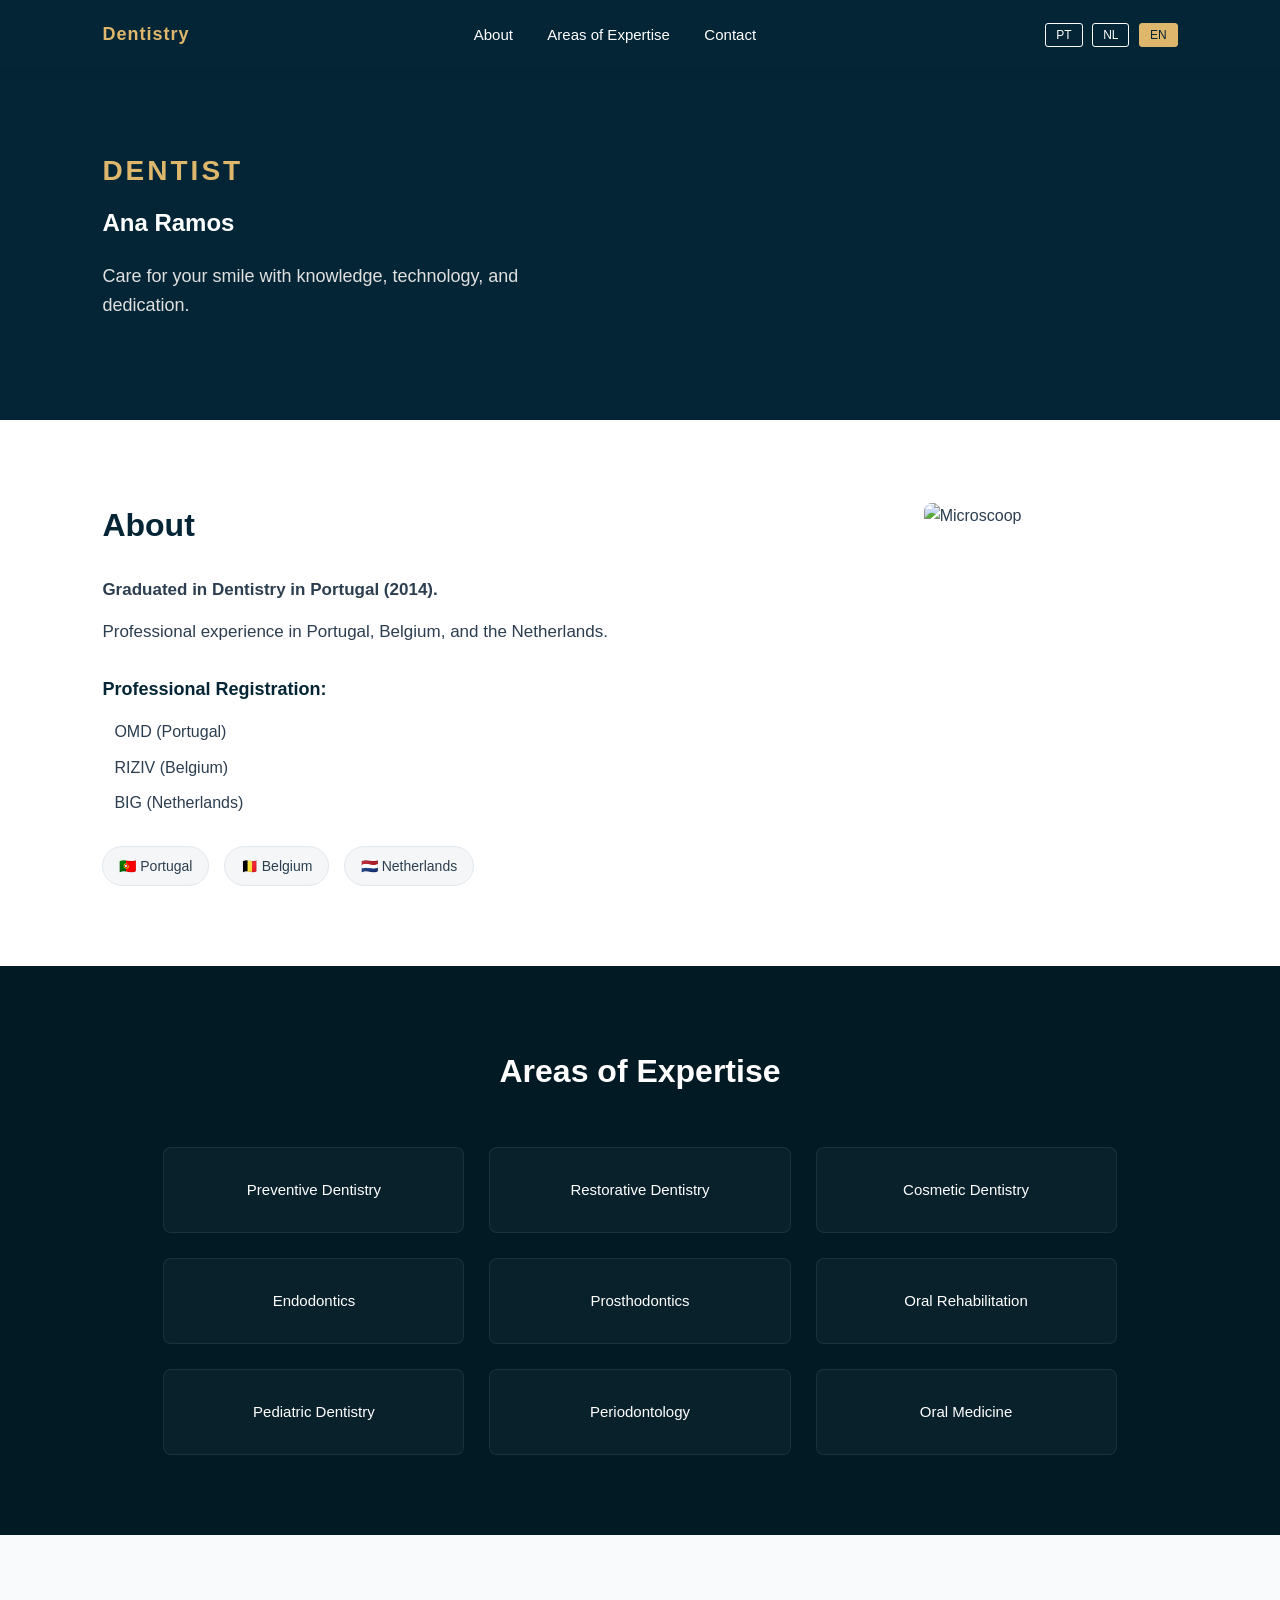
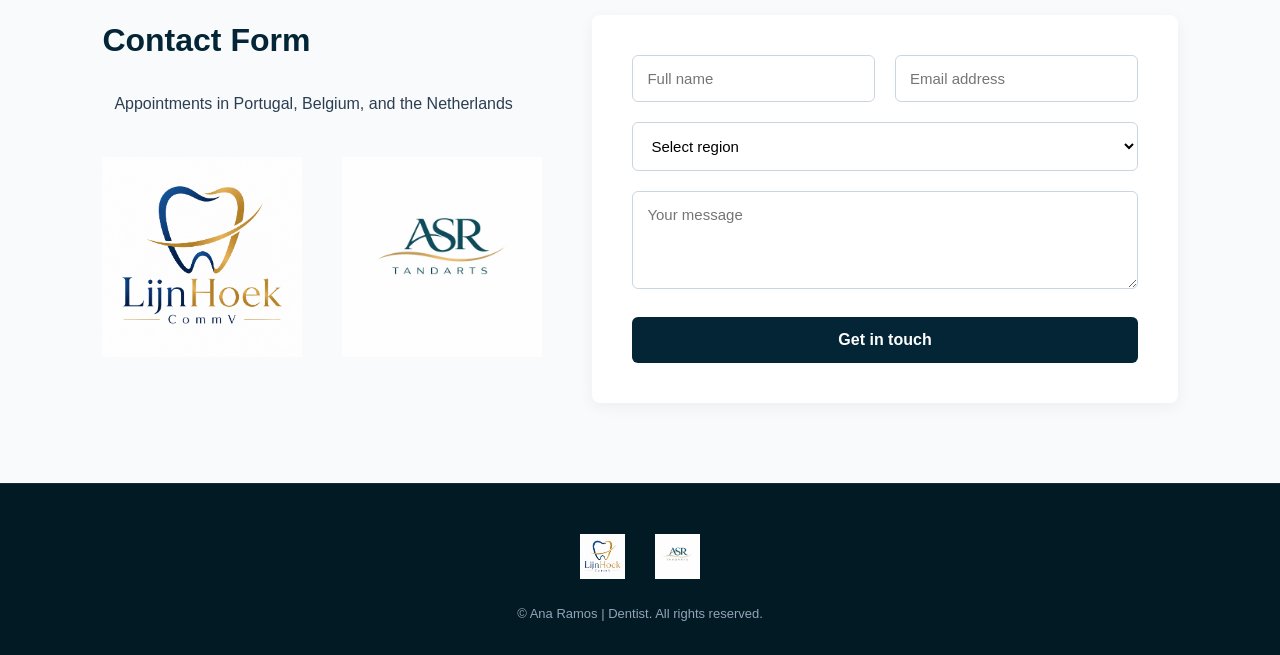
==== contact_en.html @ 5ab20768 "Refactor navbar structure in contact_en.html" ====
<!DOCTYPE html>
<html lang="en">
<head>
    <meta charset="UTF-8">
    <meta name="viewport" content="width=device-width, initial-scale=1.0">
    <title>Dentist - Ana Ramos</title>
    <link rel="stylesheet" href="style.css">
    <!-- Font Awesome para ícones -->
    <link rel="stylesheet" href="https://cloudflare.com">
</head>
<body>

   <!-- NAVBAR -->
<header class="navbar">
    <div class="logo">
        <span class="logo-sub">Dentistry</span>
    </div>
    <nav class="nav-links">
        <a href="#sobre">About</a>
        <a href="#areas">Areas of Expertise</a>
        <a href="#contacto">Contact</a>
    </nav>
    <div class="lang-selector">
        <!-- Volta 1 nível para a raiz onde está o PT -->
        <button onclick="location.href='../index.html'">PT</button>
        <!-- Volta 1 nível para a raiz onde está o NL -->
        <button onclick="location.href='../contact_nl.html'">NL</button>
        <!-- Mantém o link na mesma pasta atual (EN) -->
        <button class="active" onclick="location.href='contact_en.html'">EN</button>
    </div>
    </header>

    <!-- HERO SECTION -->
    <section class="hero">
        <div class="hero-content">
            <p class="subtitle">DENTIST</p> 
            <h1>Ana Ramos</h1>
            <p class="hero-text">Care for your smile with knowledge, technology, and dedication.</p>
        </div>
        <div class="hero-image"></div>
    </section>

    <!-- SOBRE SECTION -->
    <section id="sobre" class="sobre">
        <div class="sobre-text">
            <h2>About</h2>
            <p><strong>Graduated in Dentistry in Portugal (2014).</strong></p>
            <p>Professional experience in Portugal, Belgium, and the Netherlands.</p>
            
            <h3>Professional Registration:</h3>
            <ul>
                <li><i class="fas fa-check-circle"></i> OMD (Portugal)</li>
                <li><i class="fas fa-check-circle"></i> RIZIV (Belgium)</li>
                <li><i class="fas fa-check-circle"></i> BIG (Netherlands)</li>
            </ul>

            <div class="flags">
                <span>🇵🇹 Portugal</span>
                <span>🇧🇪 Belgium</span>
                <span>🇳🇱 Netherlands</span>
            </div>
        </div>
        <div class="sobre-image-container">
          <img src="https://raw.githubusercontent.com/Anna8888Anna/Site-Ana-Ramos/main/Microscoop.jpeg" alt="Microscoop" alt="Foto Secção Sobre" class="sobre-foto-grande">
        </div>
    </section>

    <!-- AREAS DE ACTUAÇÃO -->
    <section id="areas" class="areas">
        <h2>Areas of Expertise</h2>
        <div class="areas-grid">
            <div class="area-item">
                <i class="fas fa-tooth"></i>
                <p>Preventive Dentistry</p>
            </div>
            <div class="area-item">
                <i class="fas fa-tooth"></i>
                <p>Restorative Dentistry</p>
            </div>
            <div class="area-item">
                <i class="fas fa-magic"></i>
                <p>Cosmetic Dentistry</p>
            </div>
            <div class="area-item">
                <i class="fas fa-tooth"></i>
                <p>Endodontics</p>
            </div>
            <div class="area-item">
                <i class="fas fa-tooth"></i>
                <p>Prosthodontics</p>
            </div>
            <div class="area-item">
                <i class="fas fa-smile"></i>
                <p>Oral Rehabilitation</p>
            </div>
            <div class="area-item">
                <i class="fas fa-child"></i>
                <p>Pediatric Dentistry</p>
            </div>
            <div class="area-item">
                <i class="fas fa-tooth"></i>
                <p>Periodontology</p>
            </div>
            <div class="area-item">
                <i class="fas fa-teeth"></i>
                <p>Oral Medicine</p>
            </div>
        </div>
    </section>

    <!-- CONTACTO SECTION -->
    <section id="contacto" class="contacto">
        <div class="contacto-info">
            <h2>Contact Form</h2>
            <p><i class="fas fa-map-marker-alt"></i>Appointments in Portugal, Belgium, and the Netherlands</p>
            <div class="contacto-logos-container">
                <img src="Logo LijnHoek.png" alt="Logo LijnHoek" class="contacto-logo-medio">
                <img src="Logo ASR Tandarts.jpeg" alt="Logo ASR Tandarts" class="contacto-logo-medio">
            </div>
        </div>
        <div class="contacto-form">
            <form action="https://formspree.io" method="POST">
                <div class="form-group">
                    <input type="text" name="Name" placeholder="Full name" required>
                    <input type="email" name="Email" placeholder="Email address" required>
                </div>
                <select name="Region" required>
                    <option value="">Select region</option>
                    <option value="pt">Portugal (Lisbon)</option>
                    <option value="be">Belgium (Flanders)</option>
                    <option value="nl">Netherlands (Zeeuws-Vlaanderen)</option>
                </select>
                <textarea name="Message" placeholder="Your message" rows="4" required></textarea>
                <button type="submit">Get in touch</button>
            </form>
        </div>
    </section>

    <!-- FOOTER -->
    <footer class="footer">
        <div class="footer-logos-container">
            <img src="Logo LijnHoek.png" alt="Logo LijnHoek" class="footer-mini-img">
            <img src="Logo ASR Tandarts.jpeg" alt="Logo ASR Tandarts" class="footer-mini-img">
        </div>
        <div class="footer-copy">
            <p>&copy; Ana Ramos | Dentist. All rights reserved.</p>
        </div>
    </footer>

</body>
</html>
---- style.css ----
/* ==========================================================================
   1. CONFIGURAÇÕES GERAIS E RESETS
   ========================================================================== */
* {
    margin: 0;
    padding: 0;
    box-sizing: border-box;
    font-family: 'Segoe UI', Tahoma, Geneva, Verdana, sans-serif;
}

html {
    scroll-behavior: smooth; /* Suaviza o deslize ao clicar no menu */
}

body {
    background-color: #ffffff;
    color: #2c3e50;
    line-height: 1.6;
}

/* ==========================================================================
   2. BARRA DE NAVEGAÇÃO (NAVBAR)
   ========================================================================== */
.navbar {
    display: flex;
    justify-content: space-between;
    align-items: center;
    padding: 20px 8%;
    background-color: #032535; /* Azul escuro do logo */
    color: #ffffff;
    position: sticky;
    top: 0;
    z-index: 1000;
    box-shadow: 0 2px 10px rgba(0,0,0,0.1);
}

.logo .logo-sub {
    font-size: 18px;
    font-weight: 600;
    letter-spacing: 1px;
    color: #dfb76c; /* Tom dourado elegante */
}

.nav-links a {
    color: #ffffff;
    text-decoration: none;
    margin: 0 15px;
    font-size: 15px;
    font-weight: 500;
    transition: color 0.3s;
}

.nav-links a:hover, 
.nav-links a.active {
    color: #dfb76c;
}

.lang-selector button {
    background: none;
    border: 1px solid #ffffff;
    color: #ffffff;
    padding: 4px 10px;
    margin-left: 5px;
    cursor: pointer;
    font-size: 12px;
    border-radius: 3px;
    transition: all 0.3s;
}

.lang-selector button.active, 
.lang-selector button:hover {
    background-color: #dfb76c;
    border-color: #dfb76c;
    color: #032535;
}

/* ==========================================================================
   3. SECÇÃO PRINCIPAL (HERO) - AJUSTADA
   ========================================================================== */
.hero {
    display: flex;
    background-color: #032535;
    color: #ffffff;
    padding: 80px 8% 100px 8%;
    align-items: center;
}

.hero-content {
    flex: 1;
}

/* Texto Médica Dentista ficou 2x maior */
.hero-content .subtitle {
    color: #dfb76c;
    letter-spacing: 3px;
    font-size: 28px; 
    font-weight: 600;
    margin-bottom: 10px;
}

/* Nome Ana Ramos ficou 2x mais pequeno */
.hero-content h1 {
    font-size: 24px; 
    margin-bottom: 20px;
    font-weight: 700;
}

.hero-content .hero-text {
    font-size: 18px;
    max-width: 500px;
    color: #e0e0e0;
}

.hero-image {
    flex: 1;
}

/* ==========================================================================
   4. SECÇÃO SOBRE - AJUSTADA COM FOTO BEM MAIOR
   ========================================================================== */
.sobre {
    display: flex;
    align-items: center;
    gap: 50px;
    padding: 80px 8%;
    background-color: #ffffff;
}

.sobre-text {
    flex: 1.5;
}

.sobre-text h2 {
    font-size: 32px;
    margin-bottom: 25px;
    color: #032535;
}

.sobre-text p {
    font-size: 17px;
    margin-bottom: 15px;
}

.sobre-text h3 {
    margin-top: 30px;
    margin-bottom: 15px;
    font-size: 18px;
    color: #032535;
}

.sobre-text ul {
    list-style: none;
    margin-bottom: 30px;
}

.sobre-text ul li {
    font-size: 16px;
    margin-bottom: 10px;
    display: flex;
    align-items: center;
}

.sobre-text ul li i {
    color: #27ae60;
    margin-right: 12px;
}

.flags span {
    display: inline-block;
    background: #f4f6f7;
    padding: 8px 16px;
    border-radius: 20px;
    margin-right: 10px;
    font-size: 14px;
    font-weight: 500;
    border: 1px solid #e2e8f0;
}

.sobre-image-container {
    flex: 1;
    display: flex;
    justify-content: center;
}

/* Foto lateral muito maior e com cantos arredondados */
.sobre-foto-grande {
    height: 380px;         
    width: auto;
    object-fit: contain;
    border-radius: 8px;    
}

/* ==========================================================================
   5. ÁREAS DE ATUAÇÃO
   ========================================================================== */
.areas {
    background-color: #021a24;
    color: #ffffff;
    padding: 80px 8%;
    text-align: center;
}

.areas h2 {
    font-size: 32px;
    margin-bottom: 50px;
}

.areas-grid {
    display: flex;
    flex-wrap: wrap;
    justify-content: center;
    gap: 25px;
}

.area-item {
    background-color: rgba(255, 255, 255, 0.03);
    border: 1px solid rgba(255, 255, 255, 0.08);
    border-radius: 8px;
    padding: 30px 20px;
    width: 28%;
    min-width: 250px;
    transition: all 0.3s ease;
}

.area-item:hover {
    transform: translateY(-5px);
    background-color: rgba(255, 255, 255, 0.06);
    border-color: #dfb76c;
}

.area-item i {
    font-size: 32px;
    margin-bottom: 15px;
    color: #dfb76c;
}

.area-item p {
    font-size: 15px;
    font-weight: 500;
}

/* ==========================================================================
   6. SECÇÃO CONTACTO - LOGOS ADICIONADOS E MAIORES
   ========================================================================== */
.contacto {
    display: flex;
    padding: 80px 8%;
    background-color: #f8fafc;
    gap: 50px;
}

.contacto-info {
    flex: 1;
}

.contacto-info h2 {
    font-size: 32px;
    color: #032535;
    margin-bottom: 25px;
}

.contacto-info p {
    font-size: 16px;
    display: flex;
    align-items: center;
    gap: 12px;
}

.contacto-info p i {
    color: #dfb76c;
    font-size: 18px;
}

/* Container dos logos ao lado do formulário */
.contacto-logos-container {
    display: flex;
    gap: 40px;            /* Espaço confortável entre os logos */
    margin-top: 40px;      
    align-items: center;
}

/* Logos maiores para destaque na zona de contacto */
.contacto-logo-medio {
    height: 200px;         
    width: auto;
    object-fit: contain;
}

.contacto-form {
    flex: 1.5;
    background: #ffffff;
    padding: 40px;
    border-radius: 8px;
    box-shadow: 0 4px 15px rgba(0,0,0,0.05);
}

.form-group {
    display: flex;
    gap: 20px;
    margin-bottom: 20px;
}

.contacto-form input, 
.contacto-form select, 
.contacto-form textarea {
    width: 100%;
    padding: 14px;
    border: 1px solid #cbd5e1;
    border-radius: 6px;
    background-color: #ffffff;
    font-size: 15px;
    outline: none;
    transition: border-color 0.3s;
}

.contacto-form input:focus, 
.contacto-form select:focus, 
.contacto-form textarea:focus {
    border-color: #032535;
}

.contacto-form select,
.contacto-form textarea {
    margin-bottom: 20px;
}

.contacto-form button {
    background-color: #032535;
    color: #ffffff;
    border: none;
    padding: 14px 35px;
    border-radius: 6px;
    font-size: 16px;
    font-weight: 600;
    cursor: pointer;
    width: 100%;
    transition: background-color 0.3s;
}

.contacto-form button:hover {
    background-color: #0b4560;
}

/* ==========================================================================
   7. RODAPÉ (FOOTER) - LOGOS PEQUENOS CONFORME PEDIDO
   ========================================================================== */
.footer {
    background-color: #021a24;
    color: #ffffff;
    padding: 50px 8% 30px 8%;
    display: flex;
    flex-direction: column;
    align-items: center;
    gap: 25px;
    border-top: 1px solid rgba(255,255,255,0.08);
}

.footer-logos-container {
    display: flex;
    justify-content: center;
    align-items: center;
    gap: 30px;
}

/* Logos pequenos mantidos a 45px no rodapé */
.footer-mini-img {
    height: 45px;          
    width: auto;           
    object-fit: contain;   
}

.footer-copy {
    font-size: 13px;
    color: #94a3b8;
    text-align: center;
}

/* ==========================================================================
   8. ADAPTAÇÃO PARA TELEMÓVEL (RESPONSIVIDADE)
   ========================================================================== */
@media (max-width: 900px) {
    .navbar {
        flex-direction: column;
        gap: 15px;
    }
    
    .hero {
        flex-direction: column;
        text-align: center;
        padding: 50px 5%;
    }
    
    .hero-content h1 {
        font-size: 20px;
    }
    
    .hero-content .subtitle {
        font-size: 22px;
    }

    .sobre {
        flex-direction: column;
        text-align: center;
    }
    
    .area-item {
        width: 45%;
    }
    
    .contacto {
        flex-direction: column;
        padding: 50px 5%;
    }
    
    .contacto-logos-container {
        justify-content: center;
        margin-bottom: 20px;
    }
    
    .form-group {
        flex-direction: column;
        gap: 20px;
    }
    
    .contacto-form {
        padding: 20px;
    }
}

@media (max-width: 600px) {
    .area-item {
        width: 100%;
    }
    
    .footer-logos-container {
        flex-direction: row;
        gap: 20px;
    }
}
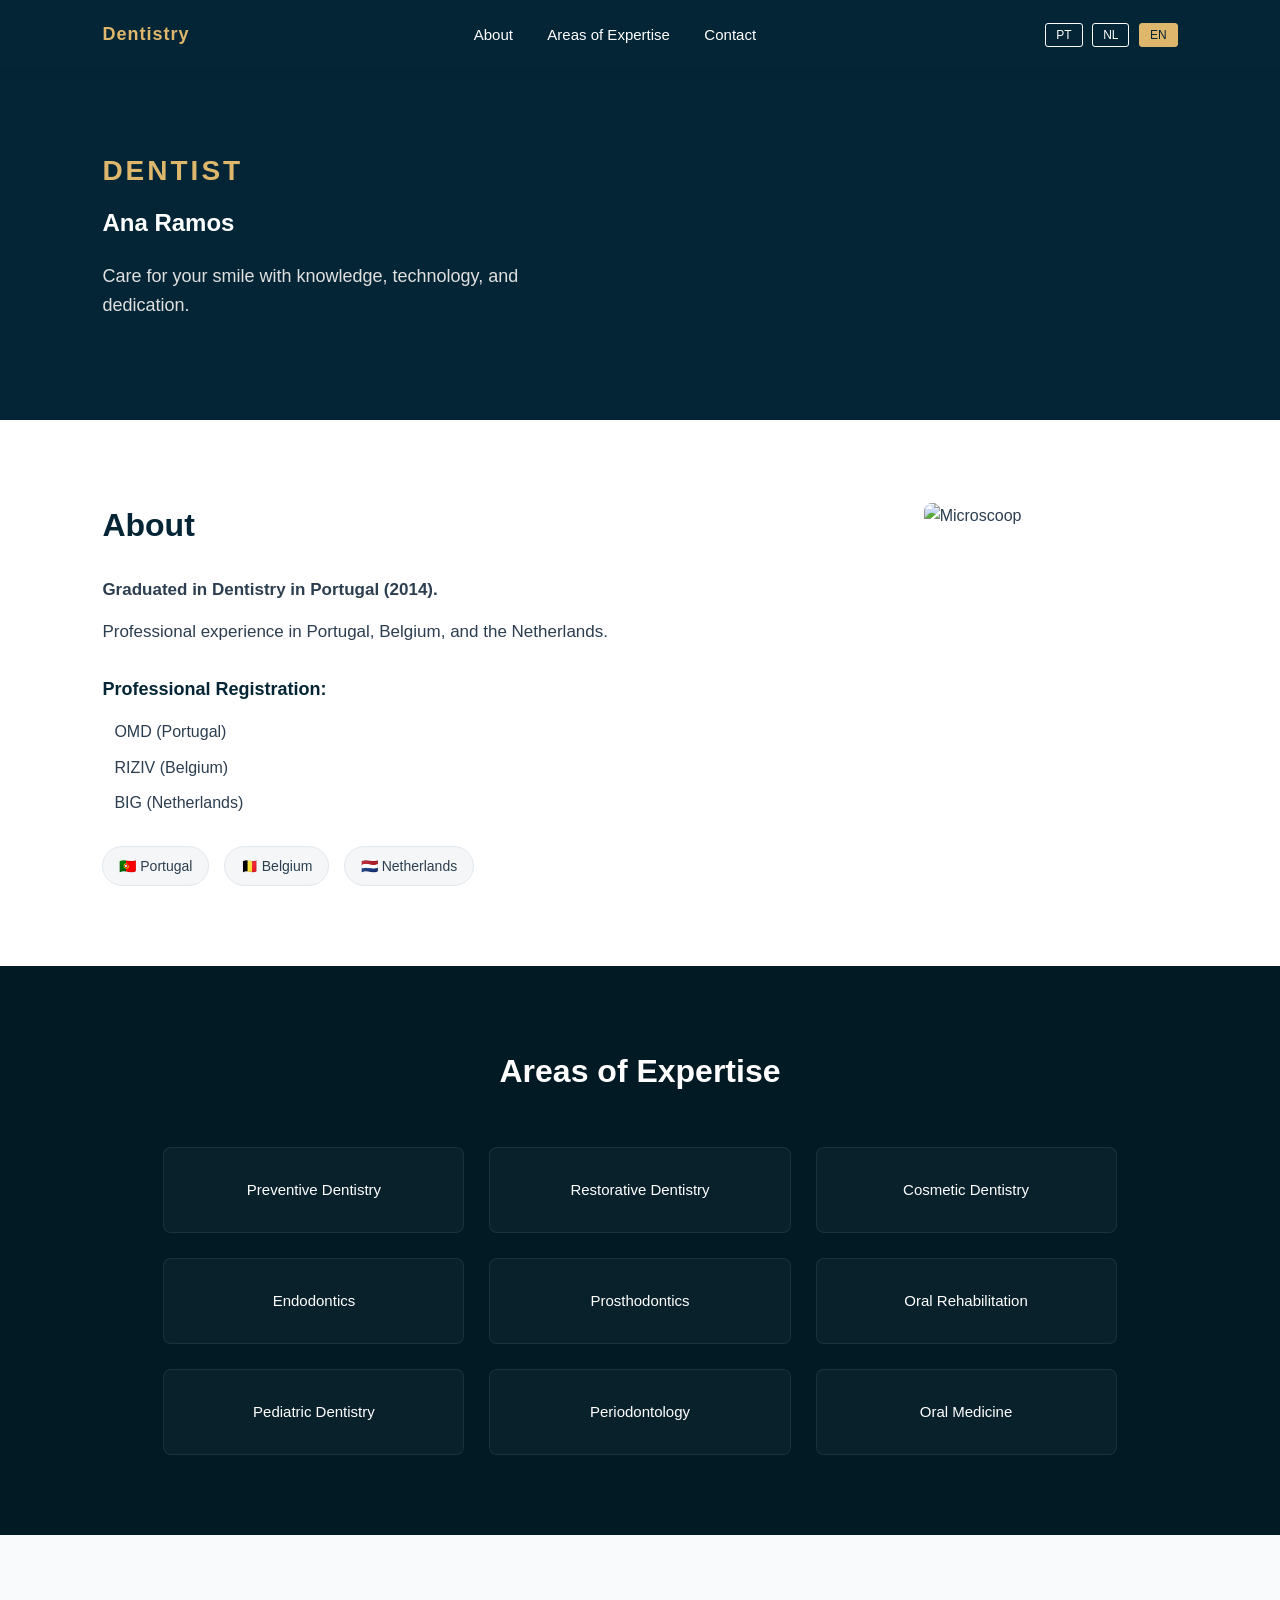
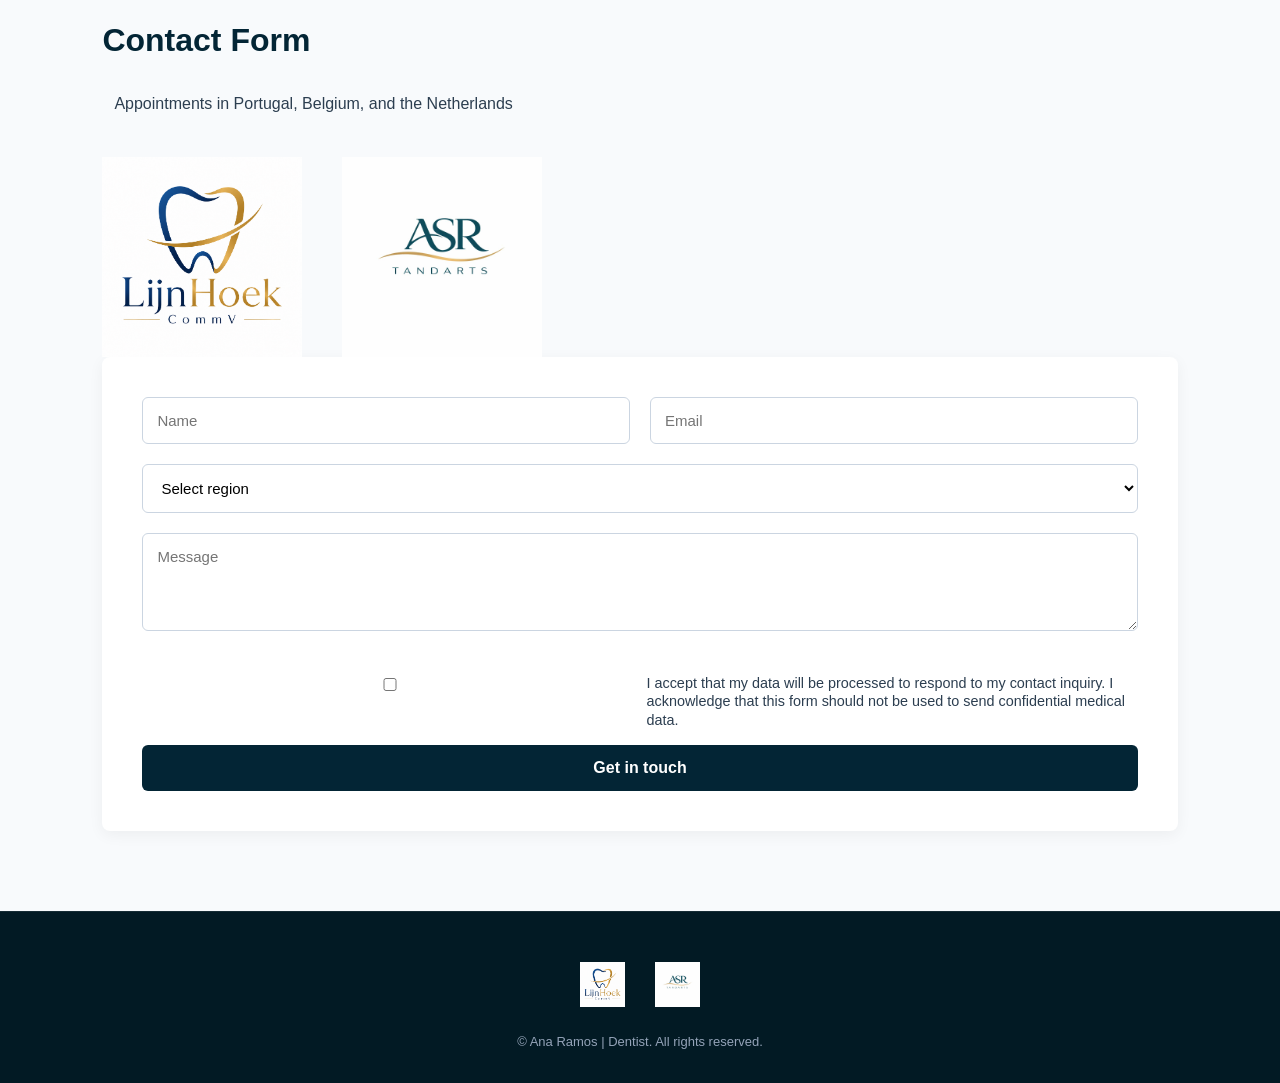
==== commit 182a46b7: "Revise contact form and include GDPR checkbox Updated contact form fields and added GDPR compliance " ====
--- a/contact_en.html
+++ b/contact_en.html
@@ -20,12 +20,10 @@
         <a href="#areas">Areas of Expertise</a>
         <a href="#contacto">Contact</a>
     </nav>
-    <div class="lang-selector">
-        <!-- Volta 1 nível para a raiz onde está o PT -->
-        <button onclick="location.href='../index.html'">PT</button>
-        <!-- Volta 1 nível para a raiz onde está o NL -->
-        <button onclick="location.href='../contact_nl.html'">NL</button>
-        <!-- Mantém o link na mesma pasta atual (EN) -->
+       <div class="lang-selector">
+        <!-- Removido o '../' porque o ficheiro está na mesma pasta -->
+        <button onclick="location.href='index.html'">PT</button>
+        <button onclick="location.href='contact_nl.html'">NL</button>
         <button class="active" onclick="location.href='contact_en.html'">EN</button>
     </div>
     </header>
@@ -117,22 +115,30 @@
                 <img src="Logo LijnHoek.png" alt="Logo LijnHoek" class="contacto-logo-medio">
                 <img src="Logo ASR Tandarts.jpeg" alt="Logo ASR Tandarts" class="contacto-logo-medio">
             </div>
+        <div class="contacto-form">
+    <form action="https://formspree.io" method="POST">
+        <div class="form-group">
+            <input type="text" name="Name" placeholder="Name" required>
+            <input type="email" name="Email" placeholder="Email" required>
         </div>
-        <div class="contacto-form">
-            <form action="https://formspree.io" method="POST">
-                <div class="form-group">
-                    <input type="text" name="Name" placeholder="Full name" required>
-                    <input type="email" name="Email" placeholder="Email address" required>
-                </div>
-                <select name="Region" required>
-                    <option value="">Select region</option>
-                    <option value="pt">Portugal (Lisbon)</option>
-                    <option value="be">Belgium (Flanders)</option>
-                    <option value="nl">Netherlands (Zeeuws-Vlaanderen)</option>
-                </select>
-                <textarea name="Message" placeholder="Your message" rows="4" required></textarea>
-                <button type="submit">Get in touch</button>
-            </form>
+        <select name="Region" required>
+            <option value="">Select region</option>
+            <option value="pt">Portugal (Lisbon)</option>
+            <option value="be">Belgium (Vlaanderen)</option>
+            <option value="nl">Netherlands (Zeeuws-Vlaanderen)</option>
+        </select>
+        <textarea name="Message" placeholder="Message" rows="4" required></textarea>
+        
+        <!-- GDPR COMPLIANT (EU HEALTH STANDARDS) -->
+        <div style="margin: 15px 0; text-align: left; font-size: 0.9em; display: flex; align-items: flex-start; gap: 8px;">
+            <input type="checkbox" id="rgpd-en" name="Accept_GDPR" value="Yes" required style="margin-top: 4px; cursor: pointer;">
+            <label for="rgpd-en" style="cursor: pointer; line-height: 1.3;">
+                I accept that my data will be processed to respond to my contact inquiry. I acknowledge that this form should not be used to send confidential medical data.
+            </label>
+        </div>
+
+        <button type="submit">Get in touch</button>
+    </form>
         </div>
     </section>
 
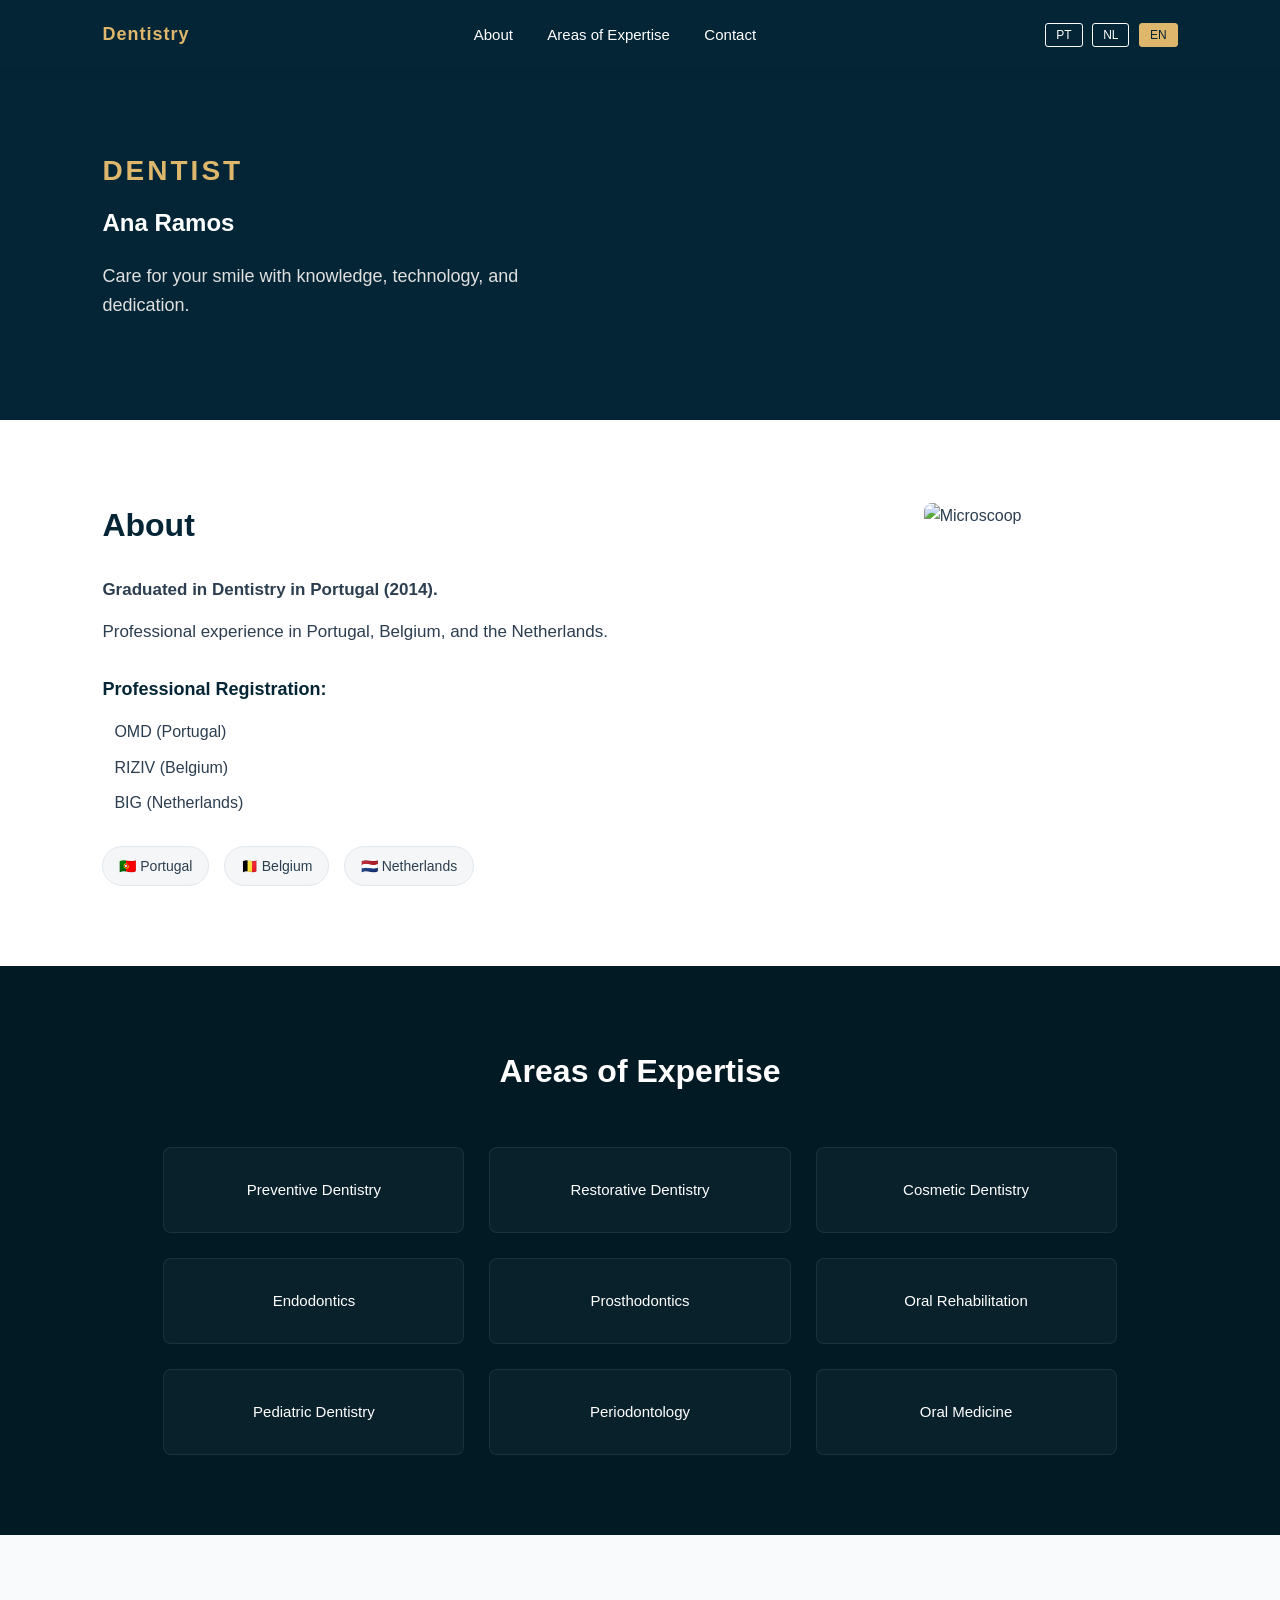
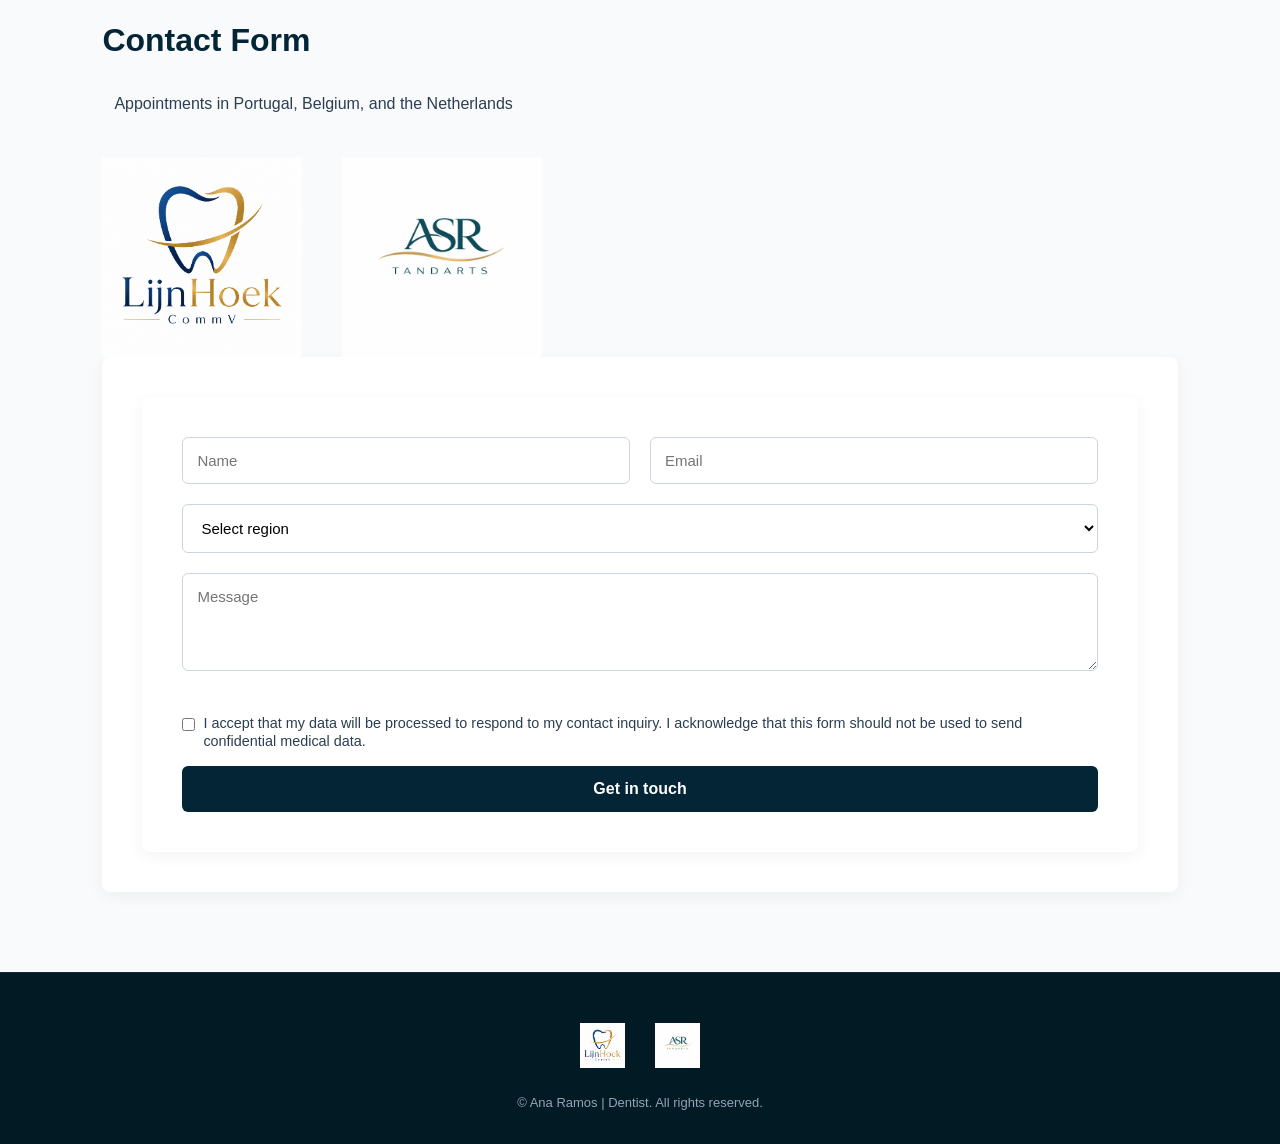
==== commit f3f7262c: "Refactor GDPR compliance section in contact form Updated GDPR compliance label and checkbox styles i" ====
--- a/contact_en.html
+++ b/contact_en.html
@@ -104,6 +104,7 @@
                 <p>Oral Medicine</p>
             </div>
         </div>
+    
     </section>
 
     <!-- CONTACTO SECTION -->
@@ -116,6 +117,7 @@
                 <img src="Logo ASR Tandarts.jpeg" alt="Logo ASR Tandarts" class="contacto-logo-medio">
             </div>
         <div class="contacto-form">
+  <div class="contacto-form">
     <form action="https://formspree.io" method="POST">
         <div class="form-group">
             <input type="text" name="Name" placeholder="Name" required>
@@ -129,17 +131,18 @@
         </select>
         <textarea name="Message" placeholder="Message" rows="4" required></textarea>
         
-        <!-- GDPR COMPLIANT (EU HEALTH STANDARDS) -->
+        <!-- GDPR COMPLIANT -->
         <div style="margin: 15px 0; text-align: left; font-size: 0.9em; display: flex; align-items: flex-start; gap: 8px;">
-            <input type="checkbox" id="rgpd-en" name="Accept_GDPR" value="Yes" required style="margin-top: 4px; cursor: pointer;">
-            <label for="rgpd-en" style="cursor: pointer; line-height: 1.3;">
+            <input type="checkbox" id="rgpd-en" name="Accept_GDPR" value="Yes" required style="margin-top: 4px; cursor: pointer; width: auto; min-width: auto;">
+            <label for="rgpd-en" style="cursor: pointer; line-height: 1.3; font-weight: normal;">
                 I accept that my data will be processed to respond to my contact inquiry. I acknowledge that this form should not be used to send confidential medical data.
             </label>
         </div>
 
         <button type="submit">Get in touch</button>
     </form>
-        </div>
+</div>
+
     </section>
 
     <!-- FOOTER -->
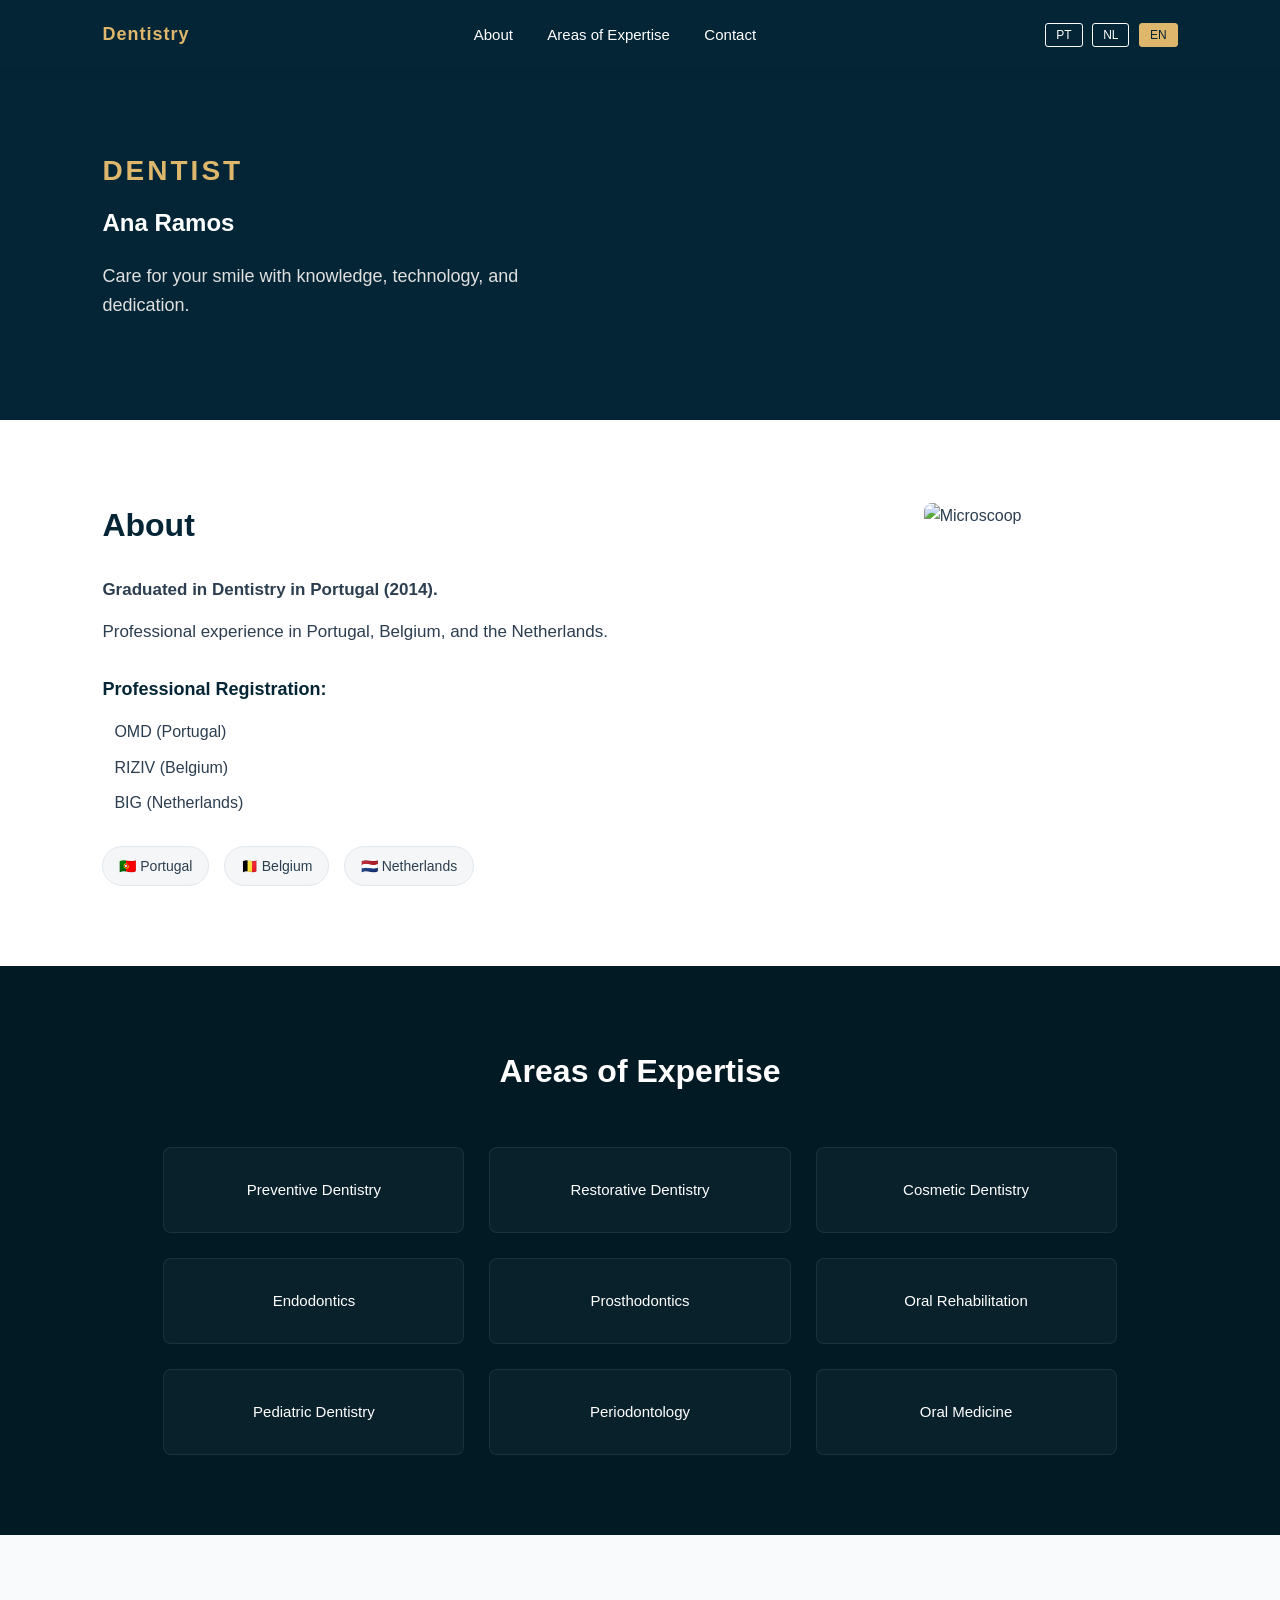
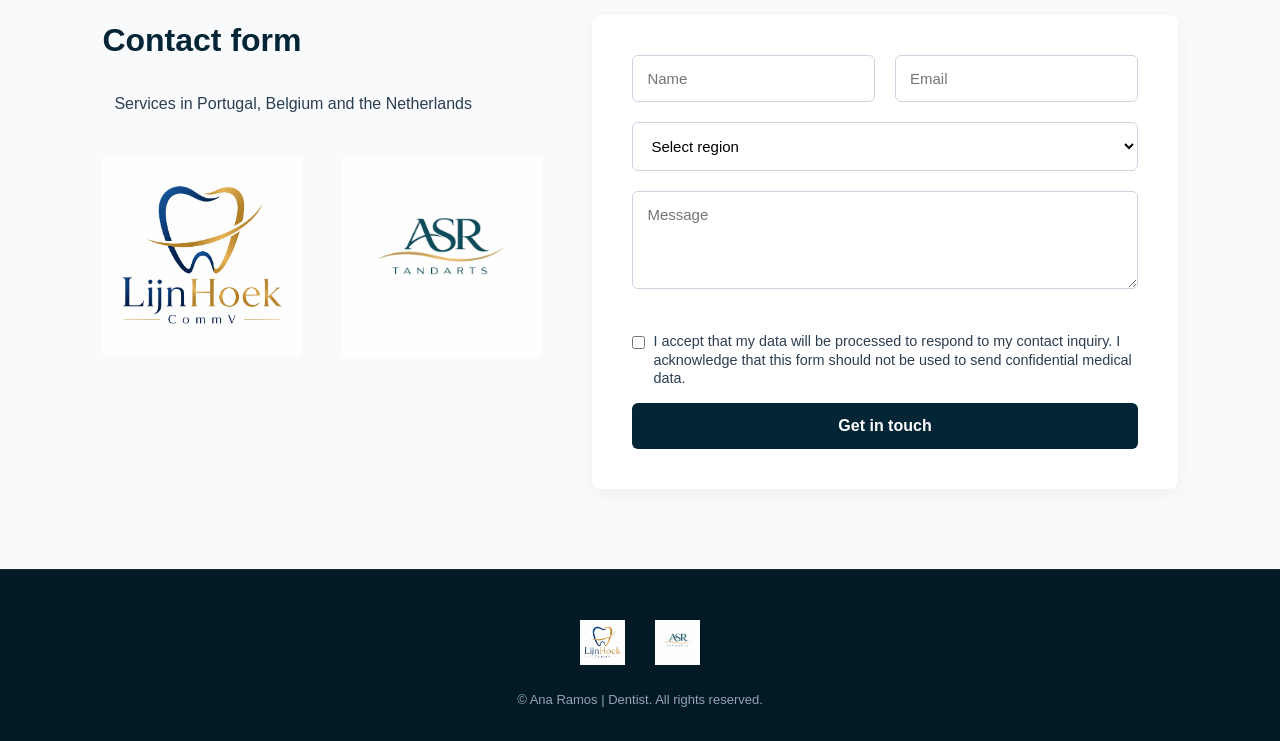
==== commit af62fb91: "Revise contact form and add GDPR compliance Updated contact form section with new content and struct" ====
--- a/contact_en.html
+++ b/contact_en.html
@@ -107,43 +107,45 @@
     
     </section>
 
-    <!-- CONTACTO SECTION -->
-    <section id="contacto" class="contacto">
-        <div class="contacto-info">
-            <h2>Contact Form</h2>
-            <p><i class="fas fa-map-marker-alt"></i>Appointments in Portugal, Belgium, and the Netherlands</p>
-            <div class="contacto-logos-container">
-                <img src="Logo LijnHoek.png" alt="Logo LijnHoek" class="contacto-logo-medio">
-                <img src="Logo ASR Tandarts.jpeg" alt="Logo ASR Tandarts" class="contacto-logo-medio">
+ <!-- CONTACTO SECTION -->
+<section id="contacto" class="contacto">
+    <div class="contacto-info">
+        <h2>Contact form</h2>
+        <p><i class="fas fa-map-marker-alt"></i> Services in Portugal, Belgium and the Netherlands</p>
+        
+        <!-- Logos adicionados ao lado do formulário num tamanho médio (70px) -->
+        <div class="contacto-logos-container">
+            <img src="Logo LijnHoek.png" alt="Logo LijnHoek" class="contacto-logo-medio">
+            <img src="Logo ASR Tandarts.jpeg" alt="Logo ASR Tandarts" class="contacto-logo-medio">
+        </div>
+    </div>
+
+    <div class="contacto-form">
+        <form action="https://formspree.io" method="POST">
+            <div class="form-group">
+                <input type="text" name="Name" placeholder="Name" required>
+                <input type="email" name="Email" placeholder="Email" required>
             </div>
-        <div class="contacto-form">
-  <div class="contacto-form">
-    <form action="https://formspree.io" method="POST">
-        <div class="form-group">
-            <input type="text" name="Name" placeholder="Name" required>
-            <input type="email" name="Email" placeholder="Email" required>
-        </div>
-        <select name="Region" required>
-            <option value="">Select region</option>
-            <option value="pt">Portugal (Lisbon)</option>
-            <option value="be">Belgium (Vlaanderen)</option>
-            <option value="nl">Netherlands (Zeeuws-Vlaanderen)</option>
-        </select>
-        <textarea name="Message" placeholder="Message" rows="4" required></textarea>
-        
-        <!-- GDPR COMPLIANT -->
-        <div style="margin: 15px 0; text-align: left; font-size: 0.9em; display: flex; align-items: flex-start; gap: 8px;">
-            <input type="checkbox" id="rgpd-en" name="Accept_GDPR" value="Yes" required style="margin-top: 4px; cursor: pointer; width: auto; min-width: auto;">
-            <label for="rgpd-en" style="cursor: pointer; line-height: 1.3; font-weight: normal;">
-                I accept that my data will be processed to respond to my contact inquiry. I acknowledge that this form should not be used to send confidential medical data.
-            </label>
-        </div>
+            <select name="Region" required>
+                <option value="">Select region</option>
+                <option value="pt">Portugal (Lisbon)</option>
+                <option value="be">Belgium (Vlaanderen)</option>
+                <option value="nl">Netherlands (Zeeuws-Vlaanderen)</option>
+            </select>
+            <textarea name="Message" placeholder="Message" rows="4" required></textarea>
+            
+            <!-- GDPR COMPLIANT -->
+            <div style="margin: 15px 0; text-align: left; font-size: 0.9em; display: flex; align-items: flex-start; gap: 8px;">
+                <input type="checkbox" id="rgpd-en" name="Accept_GDPR" value="Yes" required style="margin-top: 4px; cursor: pointer; width: auto !important; min-width: auto !important;">
+                <label for="rgpd-en" style="cursor: pointer; line-height: 1.3; font-weight: normal;">
+                    I accept that my data will be processed to respond to my contact inquiry. I acknowledge that this form should not be used to send confidential medical data.
+                </label>
+            </div>
 
-        <button type="submit">Get in touch</button>
-    </form>
-</div>
-
-    </section>
+            <button type="submit">Get in touch</button>
+        </form>
+    </div>
+</section>
 
     <!-- FOOTER -->
     <footer class="footer">
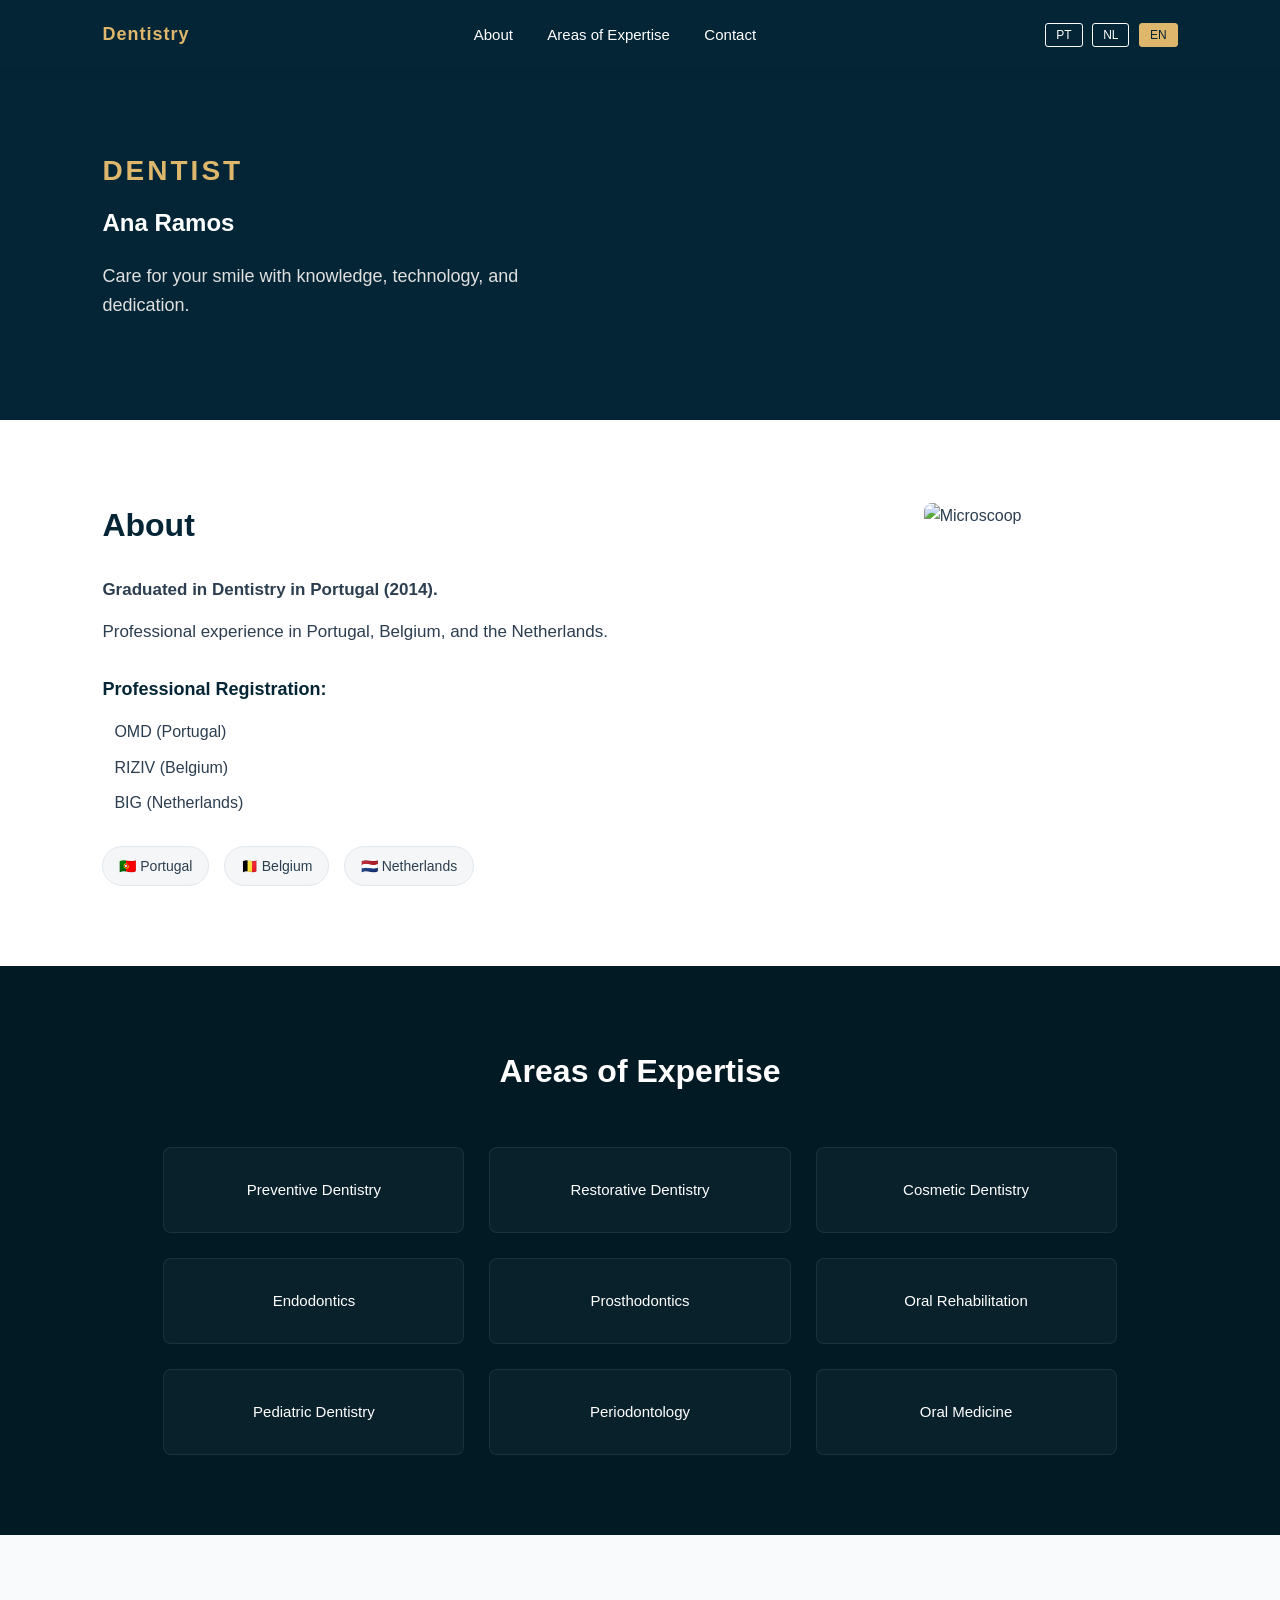
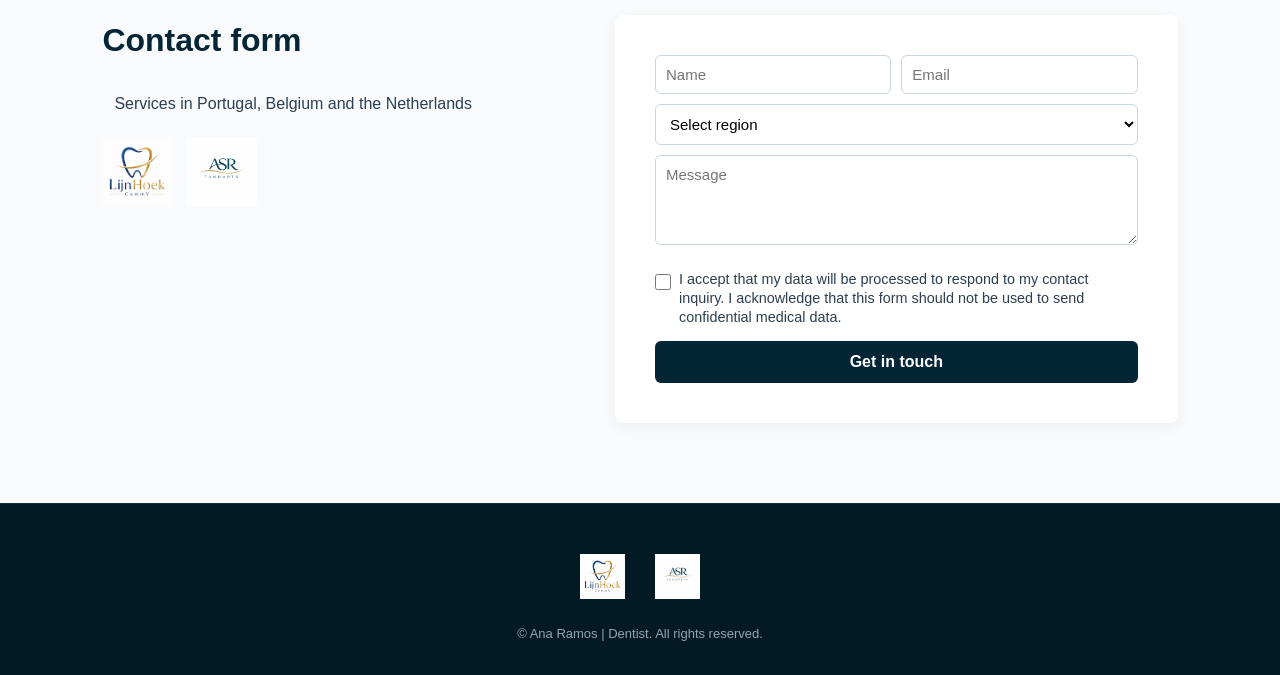
==== commit 618c4dfc: "Update contact_en.html" ====
--- a/contact_en.html
+++ b/contact_en.html
@@ -107,44 +107,45 @@
     
     </section>
 
- <!-- CONTACTO SECTION -->
-<section id="contacto" class="contacto">
-    <div class="contacto-info">
+<!-- CONTACTO SECTION -->
+<section id="contacto" class="contacto" style="display: flex; flex-wrap: wrap; justify-content: space-between; align-items: flex-start; gap: 30px;">
+    <div class="contacto-info" style="flex: 1; min-width: 280px;">
         <h2>Contact form</h2>
         <p><i class="fas fa-map-marker-alt"></i> Services in Portugal, Belgium and the Netherlands</p>
         
         <!-- Logos adicionados ao lado do formulário num tamanho médio (70px) -->
-        <div class="contacto-logos-container">
-            <img src="Logo LijnHoek.png" alt="Logo LijnHoek" class="contacto-logo-medio">
-            <img src="Logo ASR Tandarts.jpeg" alt="Logo ASR Tandarts" class="contacto-logo-medio">
+        <div class="contacto-logos-container" style="display: flex; gap: 15px; margin-top: 20px;">
+            <img src="Logo LijnHoek.png" alt="Logo LijnHoek" class="contacto-logo-medio" style="height: 70px; width: auto;">
+            <img src="Logo ASR Tandarts.jpeg" alt="Logo ASR Tandarts" class="contacto-logo-medio" style="height: 70px; width: auto;">
         </div>
     </div>
 
-    <div class="contacto-form">
-        <form action="https://formspree.io" method="POST">
-            <div class="form-group">
-                <input type="text" name="Name" placeholder="Name" required>
-                <input type="email" name="Email" placeholder="Email" required>
+    <div class="contacto-form" style="flex: 1; min-width: 300px;">
+        <form action="https://formspree.io" method="POST" style="display: flex; flex-direction: column; width: 100%;">
+            <div class="form-group" style="display: flex; gap: 10px; margin-bottom: 10px;">
+                <input type="text" name="Name" placeholder="Name" required style="flex: 1; padding: 10px;">
+                <input type="email" name="Email" placeholder="Email" required style="flex: 1; padding: 10px;">
             </div>
-            <select name="Region" required>
+            <select name="Region" required style="padding: 10px; margin-bottom: 10px; width: 100%;">
                 <option value="">Select region</option>
                 <option value="pt">Portugal (Lisbon)</option>
                 <option value="be">Belgium (Vlaanderen)</option>
                 <option value="nl">Netherlands (Zeeuws-Vlaanderen)</option>
             </select>
-            <textarea name="Message" placeholder="Message" rows="4" required></textarea>
+            <textarea name="Message" placeholder="Message" rows="4" required style="padding: 10px; margin-bottom: 10px; width: 100%; resize: vertical;"></textarea>
             
             <!-- GDPR COMPLIANT -->
-            <div style="margin: 15px 0; text-align: left; font-size: 0.9em; display: flex; align-items: flex-start; gap: 8px;">
-                <input type="checkbox" id="rgpd-en" name="Accept_GDPR" value="Yes" required style="margin-top: 4px; cursor: pointer; width: auto !important; min-width: auto !important;">
-                <label for="rgpd-en" style="cursor: pointer; line-height: 1.3; font-weight: normal;">
+            <div style="margin: 15px 0; text-align: left; font-size: 0.9em; display: flex; align-items: flex-start; gap: 8px; width: 100%;">
+                <input type="checkbox" id="rgpd-en" name="Accept_GDPR" value="Yes" required style="margin-top: 4px; cursor: pointer; width: 16px !important; height: 16px !important; min-width: 16px !important; max-width: 16px !important;">
+                <label for="rgpd-en" style="cursor: pointer; line-height: 1.3; font-weight: normal; margin: 0; display: inline;">
                     I accept that my data will be processed to respond to my contact inquiry. I acknowledge that this form should not be used to send confidential medical data.
                 </label>
             </div>
 
-            <button type="submit">Get in touch</button>
+            <button type="submit" style="padding: 12px; cursor: pointer;">Get in touch</button>
         </form>
     </div>
+    
 </section>
 
     <!-- FOOTER -->
